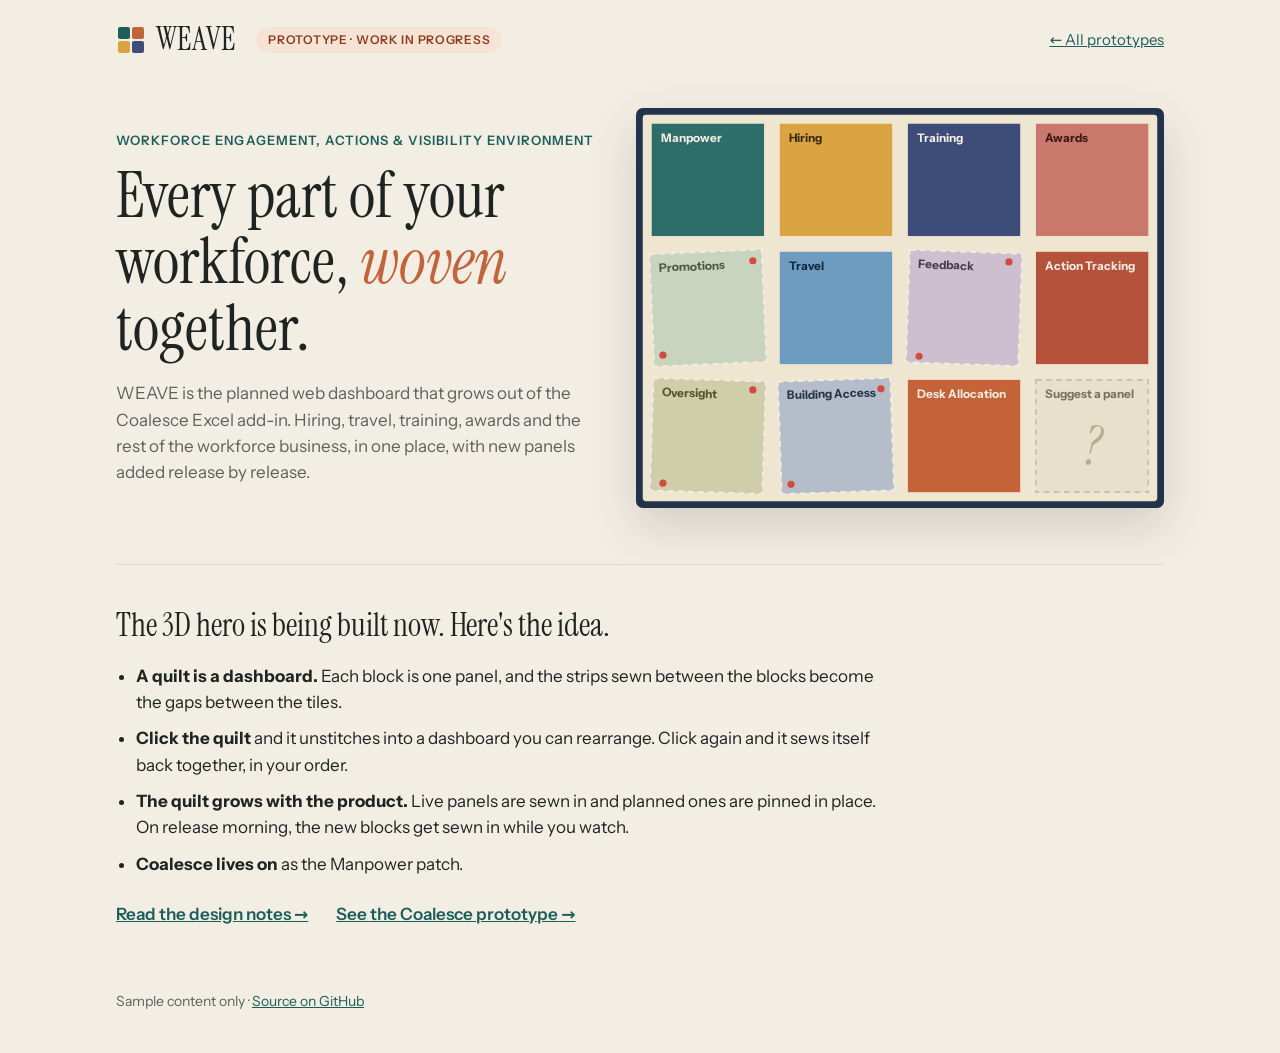
==== weave/public/index.html @ a175392c "feat: front page, WEAVE placeholder and the Pages workflow - site/index.html links both prototypes w" ====
<!doctype html>
<html lang="en">
<head>
  <meta charset="utf-8">
  <meta name="viewport" content="width=device-width, initial-scale=1">
  <title>WEAVE · prototype</title>
  <meta name="description" content="WEAVE, the Workforce Engagement, Actions & Visibility Environment: a work-in-progress prototype of the dashboard's home page.">
  <style>
    @font-face { font-family: "Instrument Sans"; src: url("fonts/InstrumentSans.woff2") format("woff2"); font-weight: 400 700; font-display: swap; }
    @font-face { font-family: "Instrument Serif"; src: url("fonts/InstrumentSerif-Regular.woff2") format("woff2"); font-weight: 400; font-display: swap; }
    @font-face { font-family: "Instrument Serif"; src: url("fonts/InstrumentSerif-Italic.woff2") format("woff2"); font-weight: 400; font-style: italic; font-display: swap; }
    :root { --paper: #F3EEE4; --ink: #1E2422; --muted: #5C625F; --teal: #1D5E5B; --terra: #C4623A; --line: #E0D8C8; color-scheme: light;
            --serif: "Instrument Serif", Georgia, serif; --sans: "Instrument Sans", system-ui, "Segoe UI", sans-serif; }
    * { box-sizing: border-box; }
    html, body { margin: 0; background: var(--paper); color: var(--ink); }
    body { font-family: var(--sans); font-size: 17px; line-height: 1.55; }
    a { color: var(--teal); }
    header, main, footer { max-width: 1080px; margin: 0 auto; padding-inline: 16px; }
    header { display: flex; flex-wrap: wrap; align-items: center; gap: 12px 20px; min-height: 80px; }
    .brand { display: flex; align-items: center; gap: 10px; font-family: var(--serif); font-size: 32px; color: var(--ink); text-decoration: none; letter-spacing: .02em; }
    .pill { font-size: 12px; font-weight: 600; letter-spacing: .06em; text-transform: uppercase; padding: 4px 12px; border-radius: 999px; background: #F6E3D6; color: #8A3E1E; }
    .back { margin-left: auto; font-size: 15px; }
    .hero { display: grid; grid-template-columns: minmax(0, 1fr) minmax(0, 1.1fr); gap: 40px; align-items: center; padding: 28px 0 56px; }
    @media (max-width: 820px) { .hero { grid-template-columns: 1fr; } }
    .eyebrow { margin: 0 0 12px; font-size: 13px; font-weight: 600; letter-spacing: .08em; text-transform: uppercase; color: var(--teal); }
    h1 { font-family: var(--serif); font-weight: 400; font-size: clamp(38px, 5.4vw, 64px); line-height: 1.04; margin: 0 0 18px; }
    h1 em { color: var(--terra); }
    .lede { margin: 0; color: var(--muted); max-width: 52ch; }
    .sketch { width: 100%; height: auto; filter: drop-shadow(0 18px 24px rgba(30, 36, 34, .16)); }
    .idea { border-top: 1px solid var(--line); padding: 36px 0 8px; }
    .idea h2 { font-family: var(--serif); font-weight: 400; font-size: 32px; margin: 0 0 12px; }
    .idea ul { margin: 0; padding-left: 1.2em; max-width: 70ch; }
    .idea li { margin-bottom: 10px; }
    .links { display: flex; flex-wrap: wrap; gap: 12px 28px; margin: 24px 0 56px; font-weight: 600; }
    footer { padding-bottom: 40px; color: var(--muted); font-size: 14px; }
  </style>
</head>
<body>
  <header>
    <a class="brand" href="./" aria-label="WEAVE home">
      <svg width="30" height="30" viewBox="0 0 30 30" aria-hidden="true">
        <rect x="2" y="2" width="12" height="12" rx="2" fill="#1D5E5B"/><rect x="16" y="2" width="12" height="12" rx="2" fill="#C4623A"/>
        <rect x="2" y="16" width="12" height="12" rx="2" fill="#D9A441"/><rect x="16" y="16" width="12" height="12" rx="2" fill="#3E4C7A"/>
      </svg>
      WEAVE
    </a>
    <span class="pill">Prototype · work in progress</span>
    <a class="back" href="../">← All prototypes</a>
  </header>

  <main>
    <section class="hero">
      <div>
        <p class="eyebrow">Workforce Engagement, Actions &amp; Visibility Environment</p>
        <h1>Every part of your workforce, <em>woven</em> together.</h1>
        <p class="lede">WEAVE is the planned web dashboard that grows out of the Coalesce Excel add-in. Hiring, travel, training, awards and the rest of the workforce business, in one place, with new panels added release by release.</p>
      </div>
      <svg class="sketch" viewBox="0 0 470 356" role="img" aria-label="Sketch of the WEAVE quilt: twelve blocks in four columns and three rows. Most are sewn in; four are pinned in place for later releases.">
        <rect x="0" y="0" width="470" height="356" rx="6" fill="#22324A"/>
        <rect x="6" y="6" width="458" height="344" rx="3" fill="#EFE6D2"/>
        <g font-family="Instrument Sans, system-ui, sans-serif" font-size="10.5" font-weight="700">
          <rect x="14" y="14" width="100" height="100" fill="#2E6E6A"/><text x="22" y="30" fill="#F3EEE4">Manpower</text>
          <rect x="128" y="14" width="100" height="100" fill="#D9A441"/><text x="136" y="30" fill="#3A2A0E">Hiring</text>
          <rect x="242" y="14" width="100" height="100" fill="#3E4C7A"/><text x="250" y="30" fill="#F3EEE4">Training</text>
          <rect x="356" y="14" width="100" height="100" fill="#C9786B"/><text x="364" y="30" fill="#3B1712">Awards</text>
          <g transform="rotate(-2.5 64 178)"><rect x="14" y="128" width="100" height="100" fill="#C9D4BE" stroke="#F3EEE4" stroke-width="1.5" stroke-dasharray="5 4"/><text x="22" y="144" fill="#4C5A44">Promotions</text></g>
          <rect x="128" y="128" width="100" height="100" fill="#6E9CC0"/><text x="136" y="144" fill="#13283A">Travel</text>
          <g transform="rotate(2 292 178)"><rect x="242" y="128" width="100" height="100" fill="#CDBFD0" stroke="#F3EEE4" stroke-width="1.5" stroke-dasharray="5 4"/><text x="250" y="144" fill="#4D3A51">Feedback</text></g>
          <rect x="356" y="128" width="100" height="100" fill="#B5523B"/><text x="364" y="144" fill="#F3EEE4">Action Tracking</text>
          <g transform="rotate(1.8 64 292)"><rect x="14" y="242" width="100" height="100" fill="#CFCDAA" stroke="#F3EEE4" stroke-width="1.5" stroke-dasharray="5 4"/><text x="22" y="258" fill="#55532B">Oversight</text></g>
          <g transform="rotate(-2 178 292)"><rect x="128" y="242" width="100" height="100" fill="#B4BDC9" stroke="#F3EEE4" stroke-width="1.5" stroke-dasharray="5 4"/><text x="136" y="258" fill="#26354A">Building Access</text></g>
          <rect x="242" y="242" width="100" height="100" fill="#C4623A"/><text x="250" y="258" fill="#F3EEE4">Desk Allocation</text>
          <rect x="356" y="242" width="100" height="100" fill="#E9E0CB" stroke="#C9BEA6" stroke-width="1.5" stroke-dasharray="5 4"/><text x="364" y="258" fill="#7A7060">Suggest a panel</text>
          <text x="406" y="318" font-family="Instrument Serif, Georgia, serif" font-weight="400" font-style="italic" font-size="48" fill="#B8AC93" text-anchor="middle">?</text>
        </g>
        <g fill="#D24B3E"><circle cx="104" cy="136" r="3.2"/><circle cx="24" cy="220" r="3.2"/><circle cx="332" cy="137" r="3.2"/><circle cx="252" cy="221" r="3.2"/><circle cx="104" cy="251" r="3.2"/><circle cx="24" cy="334" r="3.2"/><circle cx="218" cy="250" r="3.2"/><circle cx="138" cy="335" r="3.2"/></g>
      </svg>
    </section>

    <section class="idea">
      <h2>The 3D hero is being built now. Here's the idea.</h2>
      <ul>
        <li><strong>A quilt is a dashboard.</strong> Each block is one panel, and the strips sewn between the blocks become the gaps between the tiles.</li>
        <li><strong>Click the quilt</strong> and it unstitches into a dashboard you can rearrange. Click again and it sews itself back together, in your order.</li>
        <li><strong>The quilt grows with the product.</strong> Live panels are sewn in and planned ones are pinned in place. On release morning, the new blocks get sewn in while you watch.</li>
        <li><strong>Coalesce lives on</strong> as the Manpower patch.</li>
      </ul>
      <div class="links">
        <a href="https://github.com/mtibbits/weave-prototypes/blob/main/weave/docs/superpowers/specs/2026-10-09-weave-v0-design.md">Read the design notes →</a>
        <a href="../coalesce/">See the Coalesce prototype →</a>
      </div>
    </section>
  </main>

  <footer>Sample content only · <a href="https://github.com/mtibbits/weave-prototypes">Source on GitHub</a></footer>
</body>
</html>
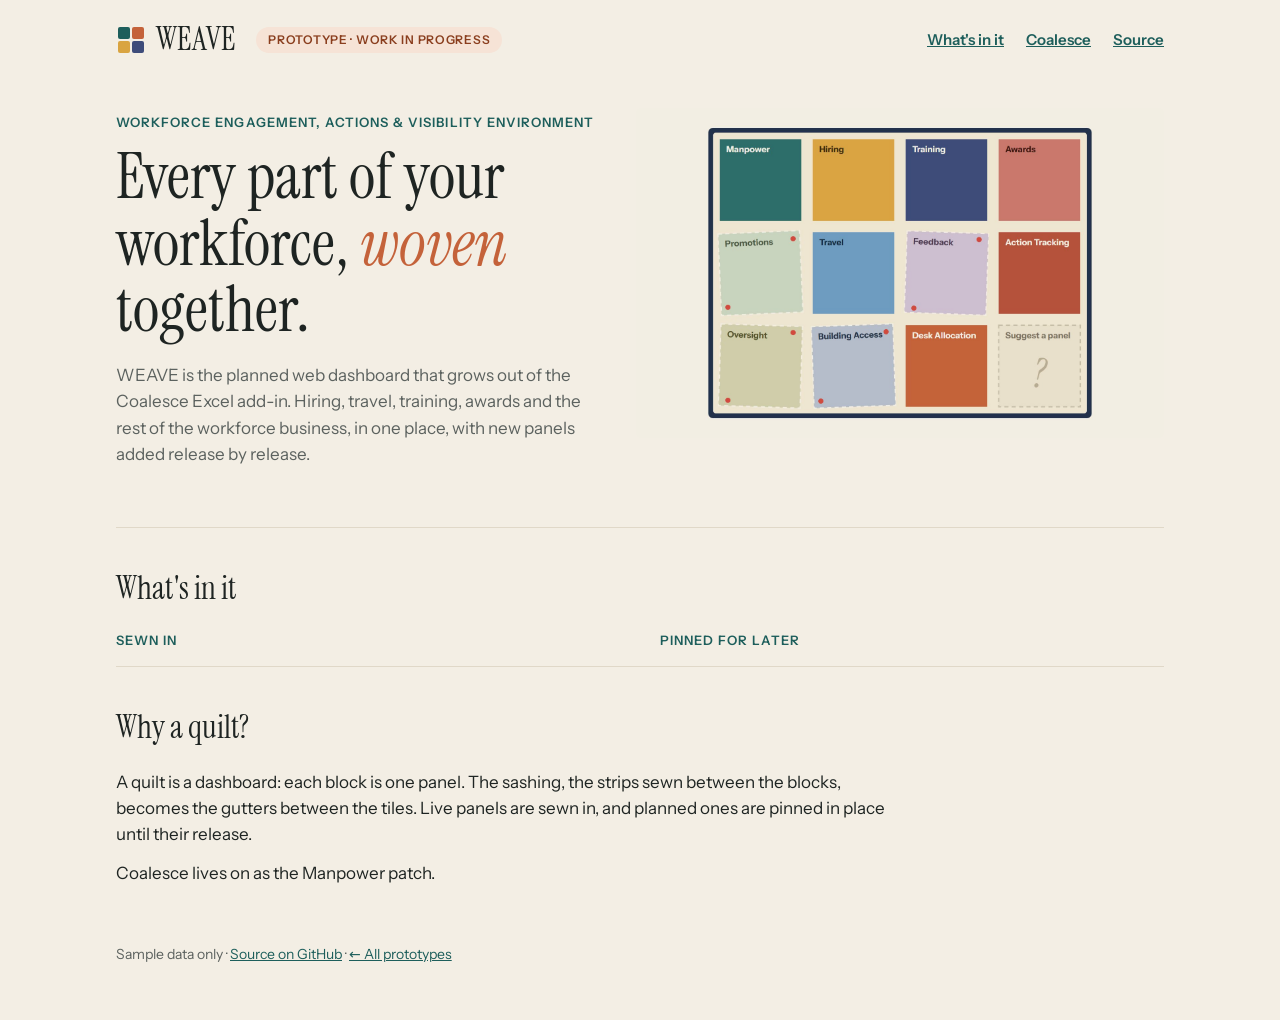
==== commit 6c7b70d4: "feat(weave): page shell, stylesheet and placeholder still Replace the /weave/ placeholder with the r" ====
--- a/weave/public/index.html
+++ b/weave/public/index.html
@@ -5,38 +5,17 @@
   <meta name="viewport" content="width=device-width, initial-scale=1">
   <title>WEAVE · prototype</title>
   <meta name="description" content="WEAVE, the Workforce Engagement, Actions & Visibility Environment: a work-in-progress prototype of the dashboard's home page.">
-  <style>
-    @font-face { font-family: "Instrument Sans"; src: url("fonts/InstrumentSans.woff2") format("woff2"); font-weight: 400 700; font-display: swap; }
-    @font-face { font-family: "Instrument Serif"; src: url("fonts/InstrumentSerif-Regular.woff2") format("woff2"); font-weight: 400; font-display: swap; }
-    @font-face { font-family: "Instrument Serif"; src: url("fonts/InstrumentSerif-Italic.woff2") format("woff2"); font-weight: 400; font-style: italic; font-display: swap; }
-    :root { --paper: #F3EEE4; --ink: #1E2422; --muted: #5C625F; --teal: #1D5E5B; --terra: #C4623A; --line: #E0D8C8; color-scheme: light;
-            --serif: "Instrument Serif", Georgia, serif; --sans: "Instrument Sans", system-ui, "Segoe UI", sans-serif; }
-    * { box-sizing: border-box; }
-    html, body { margin: 0; background: var(--paper); color: var(--ink); }
-    body { font-family: var(--sans); font-size: 17px; line-height: 1.55; }
-    a { color: var(--teal); }
-    header, main, footer { max-width: 1080px; margin: 0 auto; padding-inline: 16px; }
-    header { display: flex; flex-wrap: wrap; align-items: center; gap: 12px 20px; min-height: 80px; }
-    .brand { display: flex; align-items: center; gap: 10px; font-family: var(--serif); font-size: 32px; color: var(--ink); text-decoration: none; letter-spacing: .02em; }
-    .pill { font-size: 12px; font-weight: 600; letter-spacing: .06em; text-transform: uppercase; padding: 4px 12px; border-radius: 999px; background: #F6E3D6; color: #8A3E1E; }
-    .back { margin-left: auto; font-size: 15px; }
-    .hero { display: grid; grid-template-columns: minmax(0, 1fr) minmax(0, 1.1fr); gap: 40px; align-items: center; padding: 28px 0 56px; }
-    @media (max-width: 820px) { .hero { grid-template-columns: 1fr; } }
-    .eyebrow { margin: 0 0 12px; font-size: 13px; font-weight: 600; letter-spacing: .08em; text-transform: uppercase; color: var(--teal); }
-    h1 { font-family: var(--serif); font-weight: 400; font-size: clamp(38px, 5.4vw, 64px); line-height: 1.04; margin: 0 0 18px; }
-    h1 em { color: var(--terra); }
-    .lede { margin: 0; color: var(--muted); max-width: 52ch; }
-    .sketch { width: 100%; height: auto; filter: drop-shadow(0 18px 24px rgba(30, 36, 34, .16)); }
-    .idea { border-top: 1px solid var(--line); padding: 36px 0 8px; }
-    .idea h2 { font-family: var(--serif); font-weight: 400; font-size: 32px; margin: 0 0 12px; }
-    .idea ul { margin: 0; padding-left: 1.2em; max-width: 70ch; }
-    .idea li { margin-bottom: 10px; }
-    .links { display: flex; flex-wrap: wrap; gap: 12px 28px; margin: 24px 0 56px; font-weight: 600; }
-    footer { padding-bottom: 40px; color: var(--muted); font-size: 14px; }
-  </style>
+  <link rel="stylesheet" href="css/weave.css">
+  <script src="panels.js"></script>
+  <script type="importmap">
+    { "imports": { "three": "./vendor/three/build/three.module.min.js" } }
+  </script>
+  <script type="module" src="js/main.js"></script>
 </head>
 <body>
-  <header>
+  <a class="skip-link" href="#main">Skip to content</a>
+
+  <header class="site-header">
     <a class="brand" href="./" aria-label="WEAVE home">
       <svg width="30" height="30" viewBox="0 0 30 30" aria-hidden="true">
         <rect x="2" y="2" width="12" height="12" rx="2" fill="#1D5E5B"/><rect x="16" y="2" width="12" height="12" rx="2" fill="#C4623A"/>
@@ -45,53 +24,54 @@
       WEAVE
     </a>
     <span class="pill">Prototype · work in progress</span>
-    <a class="back" href="../">← All prototypes</a>
+    <nav class="site-nav" aria-label="Main">
+      <a href="#panels">What's in it</a>
+      <a href="../coalesce/">Coalesce</a>
+      <a href="https://github.com/mtibbits/weave-prototypes">Source</a>
+    </nav>
   </header>
 
-  <main>
+  <main id="main">
     <section class="hero">
-      <div>
+      <div class="hero-copy">
         <p class="eyebrow">Workforce Engagement, Actions &amp; Visibility Environment</p>
         <h1>Every part of your workforce, <em>woven</em> together.</h1>
         <p class="lede">WEAVE is the planned web dashboard that grows out of the Coalesce Excel add-in. Hiring, travel, training, awards and the rest of the workforce business, in one place, with new panels added release by release.</p>
       </div>
-      <svg class="sketch" viewBox="0 0 470 356" role="img" aria-label="Sketch of the WEAVE quilt: twelve blocks in four columns and three rows. Most are sewn in; four are pinned in place for later releases.">
-        <rect x="0" y="0" width="470" height="356" rx="6" fill="#22324A"/>
-        <rect x="6" y="6" width="458" height="344" rx="3" fill="#EFE6D2"/>
-        <g font-family="Instrument Sans, system-ui, sans-serif" font-size="10.5" font-weight="700">
-          <rect x="14" y="14" width="100" height="100" fill="#2E6E6A"/><text x="22" y="30" fill="#F3EEE4">Manpower</text>
-          <rect x="128" y="14" width="100" height="100" fill="#D9A441"/><text x="136" y="30" fill="#3A2A0E">Hiring</text>
-          <rect x="242" y="14" width="100" height="100" fill="#3E4C7A"/><text x="250" y="30" fill="#F3EEE4">Training</text>
-          <rect x="356" y="14" width="100" height="100" fill="#C9786B"/><text x="364" y="30" fill="#3B1712">Awards</text>
-          <g transform="rotate(-2.5 64 178)"><rect x="14" y="128" width="100" height="100" fill="#C9D4BE" stroke="#F3EEE4" stroke-width="1.5" stroke-dasharray="5 4"/><text x="22" y="144" fill="#4C5A44">Promotions</text></g>
-          <rect x="128" y="128" width="100" height="100" fill="#6E9CC0"/><text x="136" y="144" fill="#13283A">Travel</text>
-          <g transform="rotate(2 292 178)"><rect x="242" y="128" width="100" height="100" fill="#CDBFD0" stroke="#F3EEE4" stroke-width="1.5" stroke-dasharray="5 4"/><text x="250" y="144" fill="#4D3A51">Feedback</text></g>
-          <rect x="356" y="128" width="100" height="100" fill="#B5523B"/><text x="364" y="144" fill="#F3EEE4">Action Tracking</text>
-          <g transform="rotate(1.8 64 292)"><rect x="14" y="242" width="100" height="100" fill="#CFCDAA" stroke="#F3EEE4" stroke-width="1.5" stroke-dasharray="5 4"/><text x="22" y="258" fill="#55532B">Oversight</text></g>
-          <g transform="rotate(-2 178 292)"><rect x="128" y="242" width="100" height="100" fill="#B4BDC9" stroke="#F3EEE4" stroke-width="1.5" stroke-dasharray="5 4"/><text x="136" y="258" fill="#26354A">Building Access</text></g>
-          <rect x="242" y="242" width="100" height="100" fill="#C4623A"/><text x="250" y="258" fill="#F3EEE4">Desk Allocation</text>
-          <rect x="356" y="242" width="100" height="100" fill="#E9E0CB" stroke="#C9BEA6" stroke-width="1.5" stroke-dasharray="5 4"/><text x="364" y="258" fill="#7A7060">Suggest a panel</text>
-          <text x="406" y="318" font-family="Instrument Serif, Georgia, serif" font-weight="400" font-style="italic" font-size="48" fill="#B8AC93" text-anchor="middle">?</text>
-        </g>
-        <g fill="#D24B3E"><circle cx="104" cy="136" r="3.2"/><circle cx="24" cy="220" r="3.2"/><circle cx="332" cy="137" r="3.2"/><circle cx="252" cy="221" r="3.2"/><circle cx="104" cy="251" r="3.2"/><circle cx="24" cy="334" r="3.2"/><circle cx="218" cy="250" r="3.2"/><circle cx="138" cy="335" r="3.2"/></g>
-      </svg>
+      <div class="hero-figure">
+        <div class="hero-stage" data-hero role="img" aria-label="A quilt of twelve blocks, one for each WEAVE dashboard panel: some sewn in, others pinned in place for later releases.">
+          <img class="hero-still" src="assets/weave-still.jpg" width="1600" height="1000" alt="" fetchpriority="high">
+        </div>
+        <div class="hero-controls" data-controls hidden></div>
+        <p class="hero-hint" data-hint aria-live="polite"></p>
+      </div>
     </section>
 
-    <section class="idea">
-      <h2>The 3D hero is being built now. Here's the idea.</h2>
-      <ul>
-        <li><strong>A quilt is a dashboard.</strong> Each block is one panel, and the strips sewn between the blocks become the gaps between the tiles.</li>
-        <li><strong>Click the quilt</strong> and it unstitches into a dashboard you can rearrange. Click again and it sews itself back together, in your order.</li>
-        <li><strong>The quilt grows with the product.</strong> Live panels are sewn in and planned ones are pinned in place. On release morning, the new blocks get sewn in while you watch.</li>
-        <li><strong>Coalesce lives on</strong> as the Manpower patch.</li>
-      </ul>
-      <div class="links">
-        <a href="https://github.com/mtibbits/weave-prototypes/blob/main/weave/docs/superpowers/specs/2026-10-09-weave-v0-design.md">Read the design notes →</a>
-        <a href="../coalesce/">See the Coalesce prototype →</a>
+    <section id="panels" class="panels" aria-labelledby="panels-title">
+      <h2 id="panels-title">What's in it</h2>
+      <p class="panels-status" data-panels-status hidden></p>
+      <div class="panel-groups">
+        <div class="panel-group" data-group="live">
+          <h3>Sewn in</h3>
+          <ul class="panel-list" data-list="live"></ul>
+        </div>
+        <div class="panel-group" data-group="planned">
+          <h3>Pinned for later</h3>
+          <ul class="panel-list" data-list="planned"></ul>
+        </div>
       </div>
+      <p class="suggest" data-suggest hidden></p>
+    </section>
+
+    <section class="why">
+      <h2>Why a quilt?</h2>
+      <p>A quilt is a dashboard: each block is one panel. The sashing, the strips sewn between the blocks, becomes the gutters between the tiles. Live panels are sewn in, and planned ones are pinned in place until their release.</p>
+      <p>Coalesce lives on as the Manpower patch.</p>
     </section>
   </main>
 
-  <footer>Sample content only · <a href="https://github.com/mtibbits/weave-prototypes">Source on GitHub</a></footer>
+  <footer class="site-footer">
+    <p>Sample data only · <a href="https://github.com/mtibbits/weave-prototypes">Source on GitHub</a> · <a href="../">← All prototypes</a></p>
+  </footer>
 </body>
 </html>
--- a/weave/public/css/weave.css
+++ b/weave/public/css/weave.css
@@ -0,0 +1,59 @@
+@font-face { font-family: "Instrument Sans"; src: url("../fonts/InstrumentSans.woff2") format("woff2"); font-weight: 400 700; font-display: swap; }
+@font-face { font-family: "Instrument Serif"; src: url("../fonts/InstrumentSerif-Regular.woff2") format("woff2"); font-weight: 400; font-display: swap; }
+@font-face { font-family: "Instrument Serif"; src: url("../fonts/InstrumentSerif-Italic.woff2") format("woff2"); font-weight: 400; font-style: italic; font-display: swap; }
+
+/* Terracotta on linen measures 3.52:1, so it is for large text only (the h1's em). */
+:root {
+  --paper: #F3EEE4; --ink: #1E2422; --muted: #5C625F; --teal: #1D5E5B; --terra: #C4623A; --line: #E0D8C8;
+  --serif: "Instrument Serif", Georgia, serif; --sans: "Instrument Sans", system-ui, "Segoe UI", sans-serif;
+  color-scheme: light;
+}
+
+* { box-sizing: border-box; }
+[hidden] { display: none !important; }
+html, body { margin: 0; background: var(--paper); color: var(--ink); }
+body { font-family: var(--sans); font-size: 17px; line-height: 1.55; }
+a { color: var(--teal); }
+:focus-visible { outline: 3px solid var(--terra); outline-offset: 3px; }
+
+.skip-link { position: absolute; left: 12px; top: -64px; z-index: 30; padding: 10px 16px; border-radius: 8px; background: var(--ink); color: var(--paper); }
+.skip-link:focus { top: 12px; color: var(--paper); }
+
+.site-header, main, .site-footer { max-width: 1080px; margin: 0 auto; padding-inline: 16px; }
+
+.site-header { display: flex; flex-wrap: wrap; align-items: center; gap: 12px 20px; min-height: 80px; padding-block: 12px; }
+.brand { display: flex; align-items: center; gap: 10px; font-family: var(--serif); font-size: 32px; color: var(--ink); text-decoration: none; letter-spacing: .02em; }
+.pill { font-size: 12px; font-weight: 600; letter-spacing: .06em; text-transform: uppercase; padding: 4px 12px; border-radius: 999px; background: #F6E3D6; color: #8A3E1E; }
+.site-nav { display: flex; flex-wrap: wrap; gap: 8px 22px; margin-left: auto; font-size: 15px; font-weight: 600; }
+
+.hero { display: grid; grid-template-columns: minmax(0, 1fr) minmax(0, 1.1fr); gap: 40px; align-items: center; padding: 28px 0 56px; }
+.hero > * { min-width: 0; }
+@media (max-width: 820px) { .hero { grid-template-columns: minmax(0, 1fr); } }
+.eyebrow { margin: 0 0 12px; font-size: 13px; font-weight: 600; letter-spacing: .08em; text-transform: uppercase; color: var(--teal); }
+h1 { font-family: var(--serif); font-weight: 400; font-size: clamp(38px, 5.4vw, 64px); line-height: 1.04; margin: 0 0 18px; }
+h1 em { color: var(--terra); }
+.lede { margin: 0; color: var(--muted); max-width: 52ch; }
+
+.hero-stage { position: relative; width: 100%; aspect-ratio: 1600 / 1000; border-radius: 6px; overflow: hidden; }
+.hero-still { width: 100%; height: 100%; object-fit: cover; display: block; }
+.hero-controls { display: flex; gap: 12px; margin-top: 12px; }
+.hero-hint { min-height: 1.55em; margin: 10px 0 0; font-size: 15px; color: var(--muted); }
+
+.panels, .why { border-top: 1px solid var(--line); padding: 36px 0 8px; }
+.panels h2, .why h2 { font-family: var(--serif); font-weight: 400; font-size: 32px; margin: 0 0 16px; }
+.panels-status { margin: 0 0 16px; font-weight: 600; }
+.panel-groups { display: grid; grid-template-columns: repeat(2, minmax(0, 1fr)); gap: 24px 40px; }
+@media (max-width: 820px) { .panel-groups { grid-template-columns: minmax(0, 1fr); } }
+.panel-group { min-width: 0; }
+.panel-group h3 { margin: 0 0 8px; font-size: 13px; font-weight: 600; letter-spacing: .08em; text-transform: uppercase; color: var(--teal); }
+.panel-list { list-style: none; margin: 0; padding: 0; }
+.panel { padding: 12px 0; border-bottom: 1px solid var(--line); }
+.panel-name { display: block; font-family: var(--serif); font-size: 24px; line-height: 1.2; overflow-wrap: anywhere; }
+.panel-figure { display: block; font-weight: 600; color: var(--teal); overflow-wrap: anywhere; }
+.panel-blurb { margin: 4px 0 0; color: var(--muted); overflow-wrap: anywhere; }
+.panel-none { padding: 12px 0; color: var(--muted); }
+.suggest { margin: 24px 0 0; font-weight: 600; overflow-wrap: anywhere; }
+
+.why p { max-width: 70ch; margin: 0 0 12px; }
+
+.site-footer { padding-block: 24px 40px; color: var(--muted); font-size: 14px; }
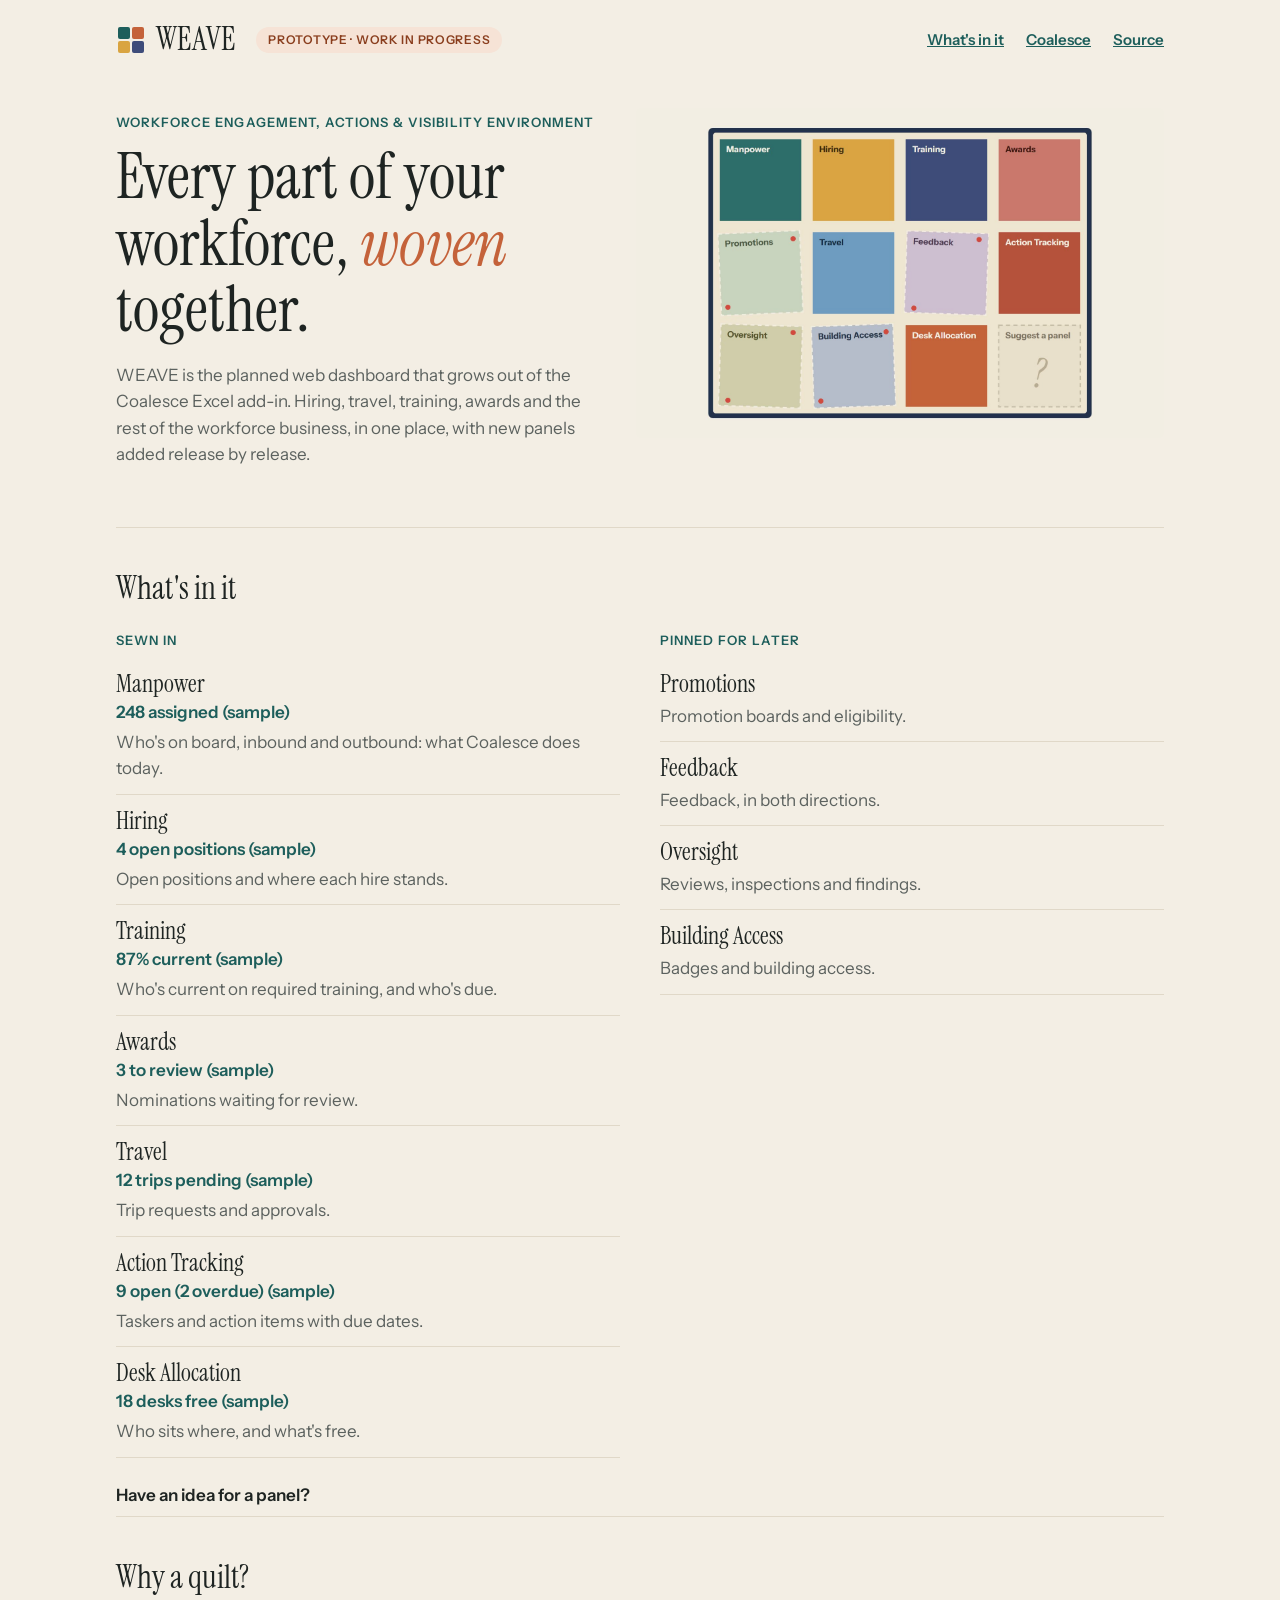
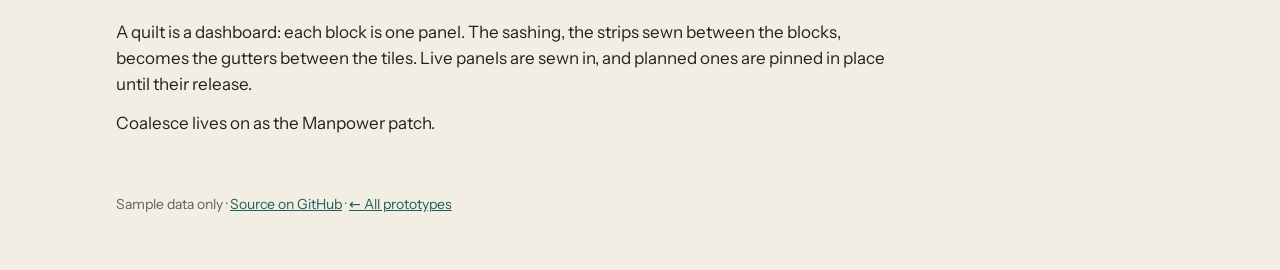
==== commit 56143547: "feat(weave): the quilt goes live on desktop (#7) main.js ports Coalesce's startLive: dynamic imports" ====
--- a/weave/public/index.html
+++ b/weave/public/index.html
@@ -42,7 +42,9 @@
         <div class="hero-stage" data-hero role="img" aria-label="A quilt of twelve blocks, one for each WEAVE dashboard panel: some sewn in, others pinned in place for later releases.">
           <img class="hero-still" src="assets/weave-still.jpg" width="1600" height="1000" alt="" fetchpriority="high">
         </div>
-        <div class="hero-controls" data-controls hidden></div>
+        <div class="hero-controls" data-controls hidden>
+          <button class="hero-pause" type="button" data-pause aria-pressed="false" hidden>Pause motion</button>
+        </div>
         <p class="hero-hint" data-hint aria-live="polite"></p>
       </div>
     </section>
--- a/weave/public/css/weave.css
+++ b/weave/public/css/weave.css
@@ -37,6 +37,11 @@
 .hero-stage { position: relative; width: 100%; aspect-ratio: 1600 / 1000; border-radius: 6px; overflow: hidden; }
 .hero-still { width: 100%; height: 100%; object-fit: cover; display: block; }
 .hero-controls { display: flex; gap: 12px; margin-top: 12px; }
+.hero-stage > .hero-still, .hero-stage > canvas { position: absolute; inset: 0; display: block; width: 100%; height: 100%; }
+.hero-stage > .hero-still { transition: opacity 0.6s ease; }
+.hero-stage.is-live > .hero-still { opacity: 0; }
+.hero-pause { min-height: 44px; padding: 0 20px; border: 1px solid var(--line); border-radius: 999px; background: #FFFDF8; color: var(--ink); font: 600 15px/1 var(--sans); cursor: pointer; }
+.hero-pause:hover { border-color: var(--teal); }
 .hero-hint { min-height: 1.55em; margin: 10px 0 0; font-size: 15px; color: var(--muted); }
 
 .panels, .why { border-top: 1px solid var(--line); padding: 36px 0 8px; }
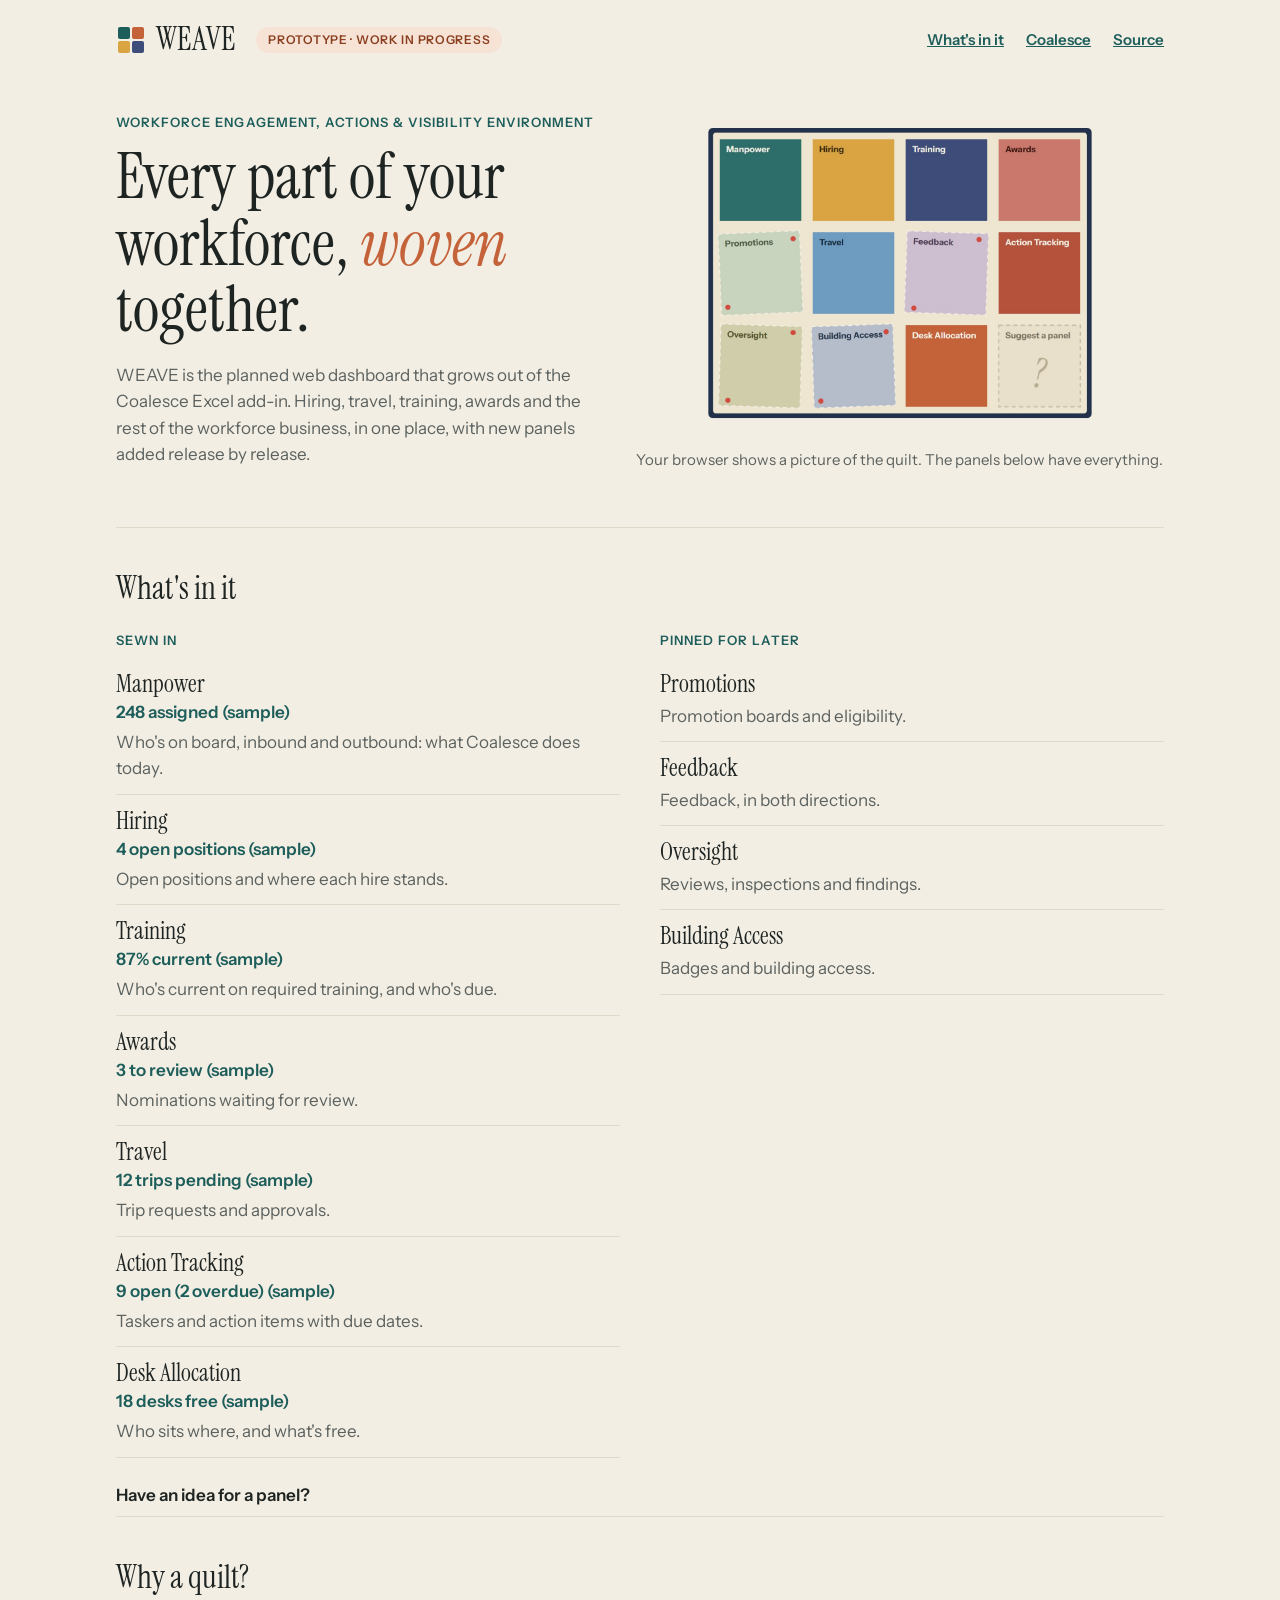
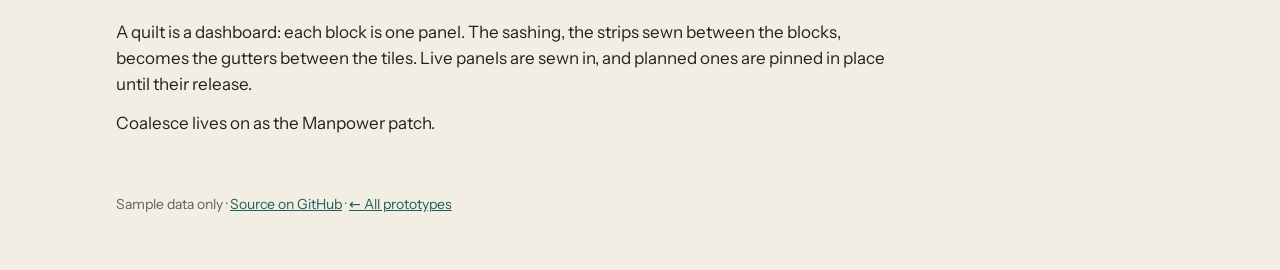
==== commit 97bad0fd: "feat(weave): the toggle, its labels, the live hint and data-mode's writer (#8) The Unstitch / Sew it" ====
--- a/weave/public/index.html
+++ b/weave/public/index.html
@@ -43,6 +43,7 @@
           <img class="hero-still" src="assets/weave-still.jpg" width="1600" height="1000" alt="" fetchpriority="high">
         </div>
         <div class="hero-controls" data-controls hidden>
+          <button class="hero-toggle" type="button" data-toggle hidden>Unstitch</button>
           <button class="hero-pause" type="button" data-pause aria-pressed="false" hidden>Pause motion</button>
         </div>
         <p class="hero-hint" data-hint aria-live="polite"></p>
--- a/weave/public/css/weave.css
+++ b/weave/public/css/weave.css
@@ -40,8 +40,14 @@
 .hero-stage > .hero-still, .hero-stage > canvas { position: absolute; inset: 0; display: block; width: 100%; height: 100%; }
 .hero-stage > .hero-still { transition: opacity 0.6s ease; }
 .hero-stage.is-live > .hero-still { opacity: 0; }
-.hero-pause { min-height: 44px; padding: 0 20px; border: 1px solid var(--line); border-radius: 999px; background: #FFFDF8; color: var(--ink); font: 600 15px/1 var(--sans); cursor: pointer; }
-.hero-pause:hover { border-color: var(--teal); }
+.hero-pause, .hero-toggle { min-height: 44px; padding: 0 20px; border: 1px solid var(--line); border-radius: 999px; background: #FFFDF8; color: var(--ink); font: 600 15px/1 var(--sans); cursor: pointer; }
+.hero-pause:hover, .hero-toggle:hover { border-color: var(--teal); }
+/* ?frame=still (D19): the stage alone, filling the viewport, for the captured still; anything later stays hidden
+   without being named. */
+html[data-frame="still"], html[data-frame="still"] body { overflow: hidden; }
+html[data-frame="still"] body * { visibility: hidden; }
+html[data-frame="still"] .hero-stage, html[data-frame="still"] .hero-stage > canvas, html[data-frame="still"] .hero-stage > .hero-still { visibility: visible; }
+html[data-frame="still"] .hero-stage { position: fixed; inset: 0; width: 100vw; height: 100vh; aspect-ratio: auto; border-radius: 0; z-index: 100; }
 .hero-hint { min-height: 1.55em; margin: 10px 0 0; font-size: 15px; color: var(--muted); }
 
 .panels, .why { border-top: 1px solid var(--line); padding: 36px 0 8px; }
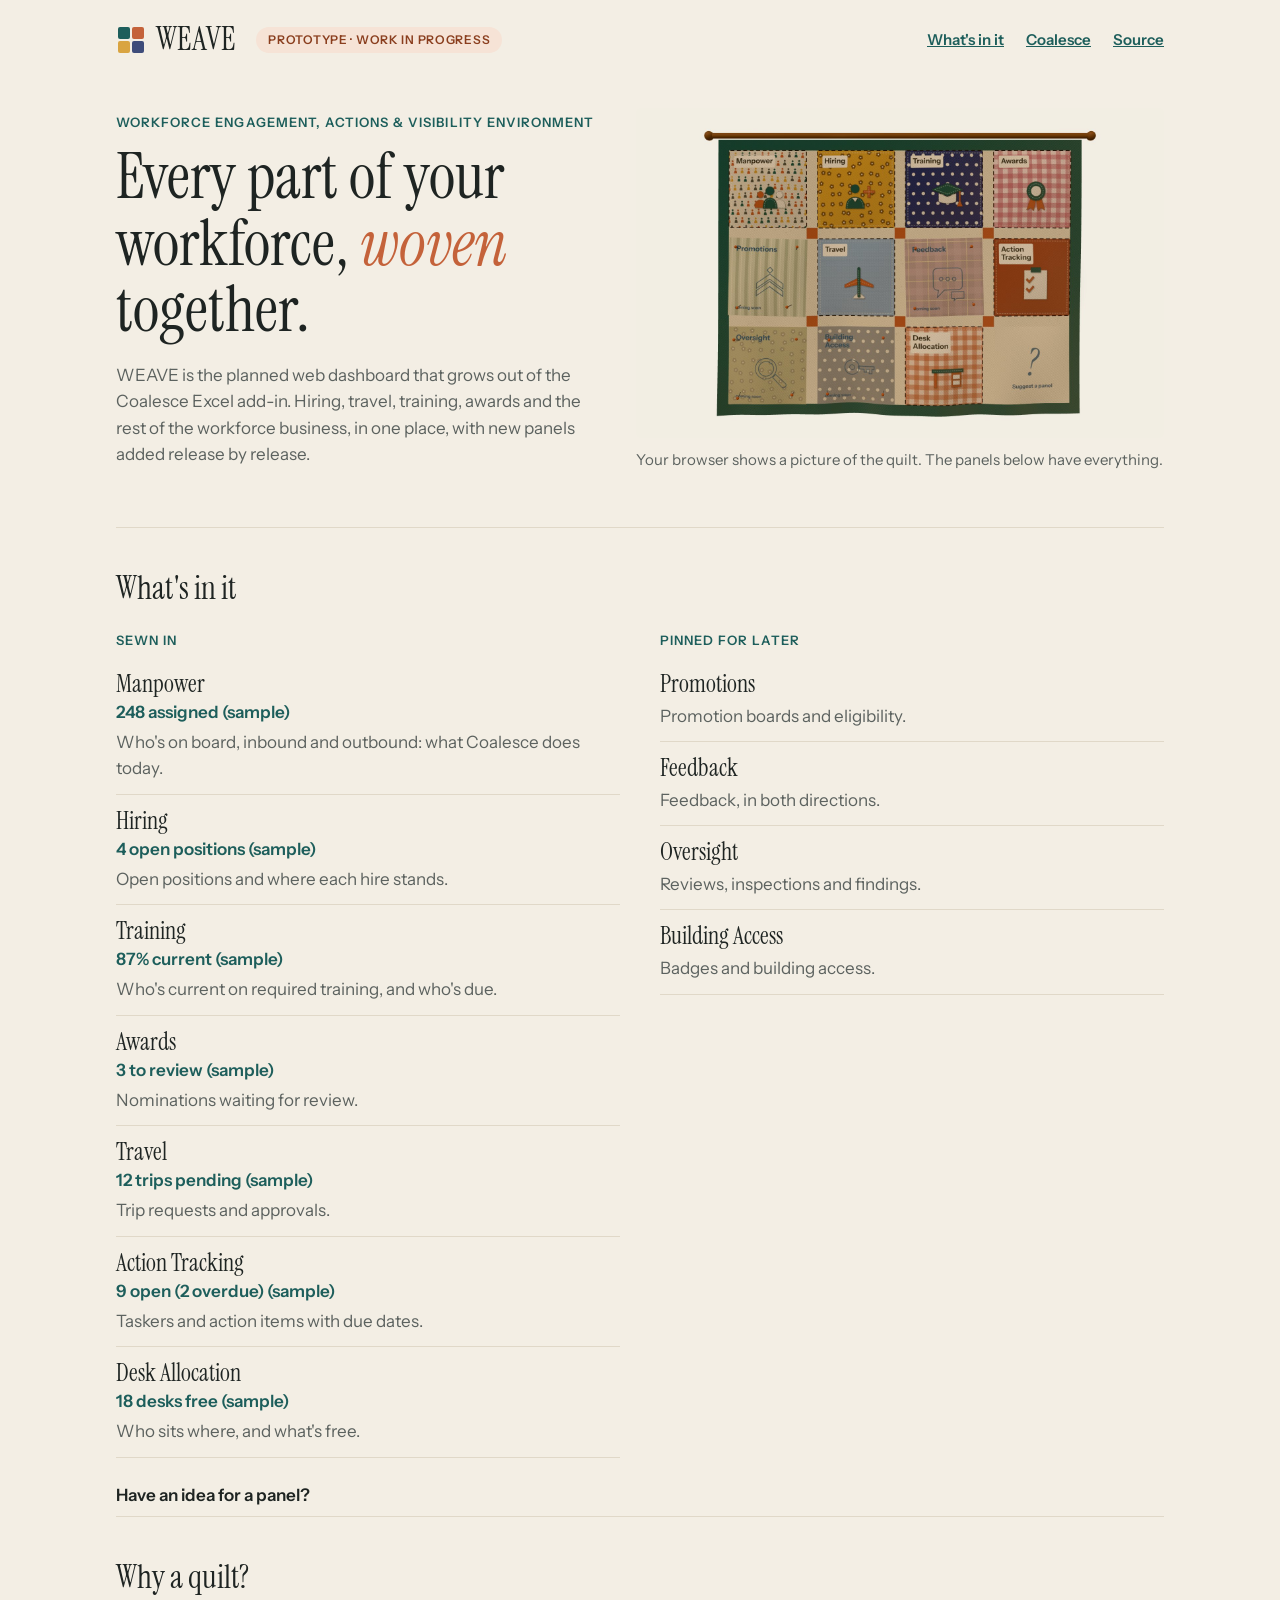
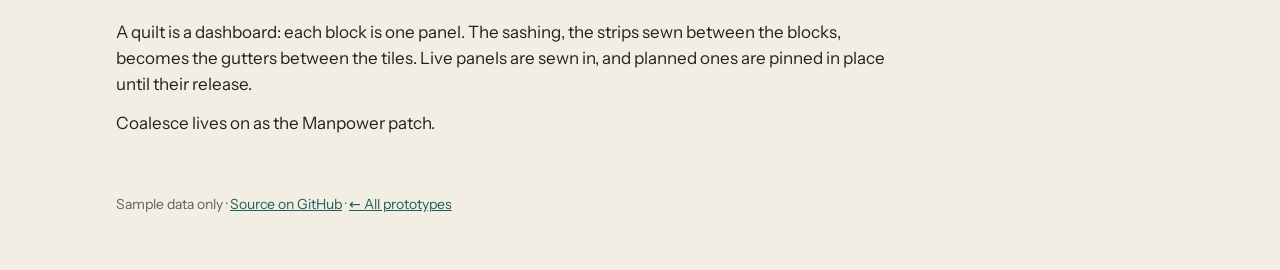
==== commit 3780a5c3: "Add the card's live region and styles index.html gains an empty polite live region, data-whatsnew, a" ====
--- a/weave/public/index.html
+++ b/weave/public/index.html
@@ -35,7 +35,7 @@
     <section class="hero">
       <div class="hero-copy">
         <p class="eyebrow">Workforce Engagement, Actions &amp; Visibility Environment</p>
-        <h1>Every part of your workforce, <em>woven</em> together.</h1>
+        <h1 tabindex="-1">Every part of your workforce, <em>woven</em> together.</h1>
         <p class="lede">WEAVE is the planned web dashboard that grows out of the Coalesce Excel add-in. Hiring, travel, training, awards and the rest of the workforce business, in one place, with new panels added release by release.</p>
       </div>
       <div class="hero-figure">
@@ -47,6 +47,7 @@
           <button class="hero-pause" type="button" data-pause aria-pressed="false" hidden>Pause motion</button>
         </div>
         <p class="hero-hint" data-hint aria-live="polite"></p>
+        <div class="whatsnew" data-whatsnew aria-live="polite"></div>
       </div>
     </section>
 
--- a/weave/public/css/weave.css
+++ b/weave/public/css/weave.css
@@ -42,13 +42,35 @@
 .hero-stage.is-live > .hero-still { opacity: 0; }
 .hero-pause, .hero-toggle { min-height: 44px; padding: 0 20px; border: 1px solid var(--line); border-radius: 999px; background: #FFFDF8; color: var(--ink); font: 600 15px/1 var(--sans); cursor: pointer; }
 .hero-pause:hover, .hero-toggle:hover { border-color: var(--teal); }
+/* Wide enough for "Sew it back", so the label change never moves Pause beside it. */
+.hero-toggle { min-width: 8.5em; }
 /* ?frame=still (D19): the stage alone, filling the viewport, for the captured still; anything later stays hidden
    without being named. */
 html[data-frame="still"], html[data-frame="still"] body { overflow: hidden; }
 html[data-frame="still"] body * { visibility: hidden; }
 html[data-frame="still"] .hero-stage, html[data-frame="still"] .hero-stage > canvas, html[data-frame="still"] .hero-stage > .hero-still { visibility: visible; }
 html[data-frame="still"] .hero-stage { position: fixed; inset: 0; width: 100vw; height: 100vh; aspect-ratio: auto; border-radius: 0; z-index: 100; }
+/* #10's hover tooltip: opaque, never a pointer target, no fade; it sets no display, so [hidden] still hides it. */
+.hero-tip { position: absolute; z-index: 2; pointer-events: none; max-width: 18em; padding: 6px 10px; border: 1px solid var(--line); border-radius: 6px; background: #FFFDF8; color: var(--ink); font-size: 14px; line-height: 1.35; box-shadow: 0 2px 8px rgba(30, 36, 34, .12); }
+.hero-tip-name { display: block; font-weight: 600; overflow-wrap: anywhere; }
+.hero-tip-status { display: block; color: var(--muted); }
 .hero-hint { min-height: 1.55em; margin: 10px 0 0; font-size: 15px; color: var(--muted); }
+/* Live only: room for the longest live hint (#9's quilt hint: two lines, three on a narrow window), so the hint
+   changing on unstitch never moves the page under it. The still hint never changes, so the still path keeps 1.55em. */
+.hero-stage[data-hero-state="live"] ~ .hero-hint { min-height: 3.1em; }
+@media (max-width: 440px) { .hero-stage[data-hero-state="live"] ~ .hero-hint { min-height: 4.65em; } }
+/* #15's what's-new card, below the hint in the figure column, so it never covers the canvas or the controls. The
+   region has no box of its own (an empty block, never display: contents, which can drop it from the accessibility
+   tree), so it takes no space while empty. Every colour is opaque and nothing fades, on either path. */
+.whatsnew { margin: 0; padding: 0; border: 0; }
+.whatsnew-card { margin-top: 16px; padding: 16px 20px; border: 1px solid var(--line); border-radius: 6px; background: #FFFDF8; color: var(--ink); }
+.whatsnew-heading { margin: 0 0 8px; font: 600 18px/1.3 var(--sans); }
+.whatsnew-version { margin: 8px 0 2px; font: 600 13px/1.4 var(--sans); letter-spacing: .08em; color: var(--teal); }
+.whatsnew-list { margin: 0 0 12px; padding-left: 20px; }
+.whatsnew-name { font-size: 16px; font-weight: 400; overflow-wrap: anywhere; }
+/* Its own rule: the border is ink, well over 3:1 against the card, where the controls' --line border is not. */
+.whatsnew-close { min-height: 44px; padding: 0 20px; border: 1px solid var(--ink); border-radius: 999px; background: #FFFDF8; color: var(--ink); font: 600 15px/1 var(--sans); cursor: pointer; }
+.whatsnew-close:hover { border-color: var(--teal); }
 
 .panels, .why { border-top: 1px solid var(--line); padding: 36px 0 8px; }
 .panels h2, .why h2 { font-family: var(--serif); font-weight: 400; font-size: 32px; margin: 0 0 16px; }
@@ -60,6 +82,9 @@
 .panel-list { list-style: none; margin: 0; padding: 0; }
 .panel { padding: 12px 0; border-bottom: 1px solid var(--line); }
 .panel-name { display: block; font-family: var(--serif); font-size: 24px; line-height: 1.2; overflow-wrap: anywhere; }
+/* #14: a tagged panel's name runs inline, so the "New" badge sits beside it. Both colours are opaque (about 7.3:1). */
+.panel.is-new > .panel-name { display: inline; }
+.panel-new { display: inline-block; margin-left: 10px; padding: 2px 8px; border-radius: 999px; background: var(--teal); color: #FFFDF8; font: 600 13px/1.4 var(--sans); letter-spacing: .04em; vertical-align: 5px; white-space: nowrap; }
 .panel-figure { display: block; font-weight: 600; color: var(--teal); overflow-wrap: anywhere; }
 .panel-blurb { margin: 4px 0 0; color: var(--muted); overflow-wrap: anywhere; }
 .panel-none { padding: 12px 0; color: var(--muted); }
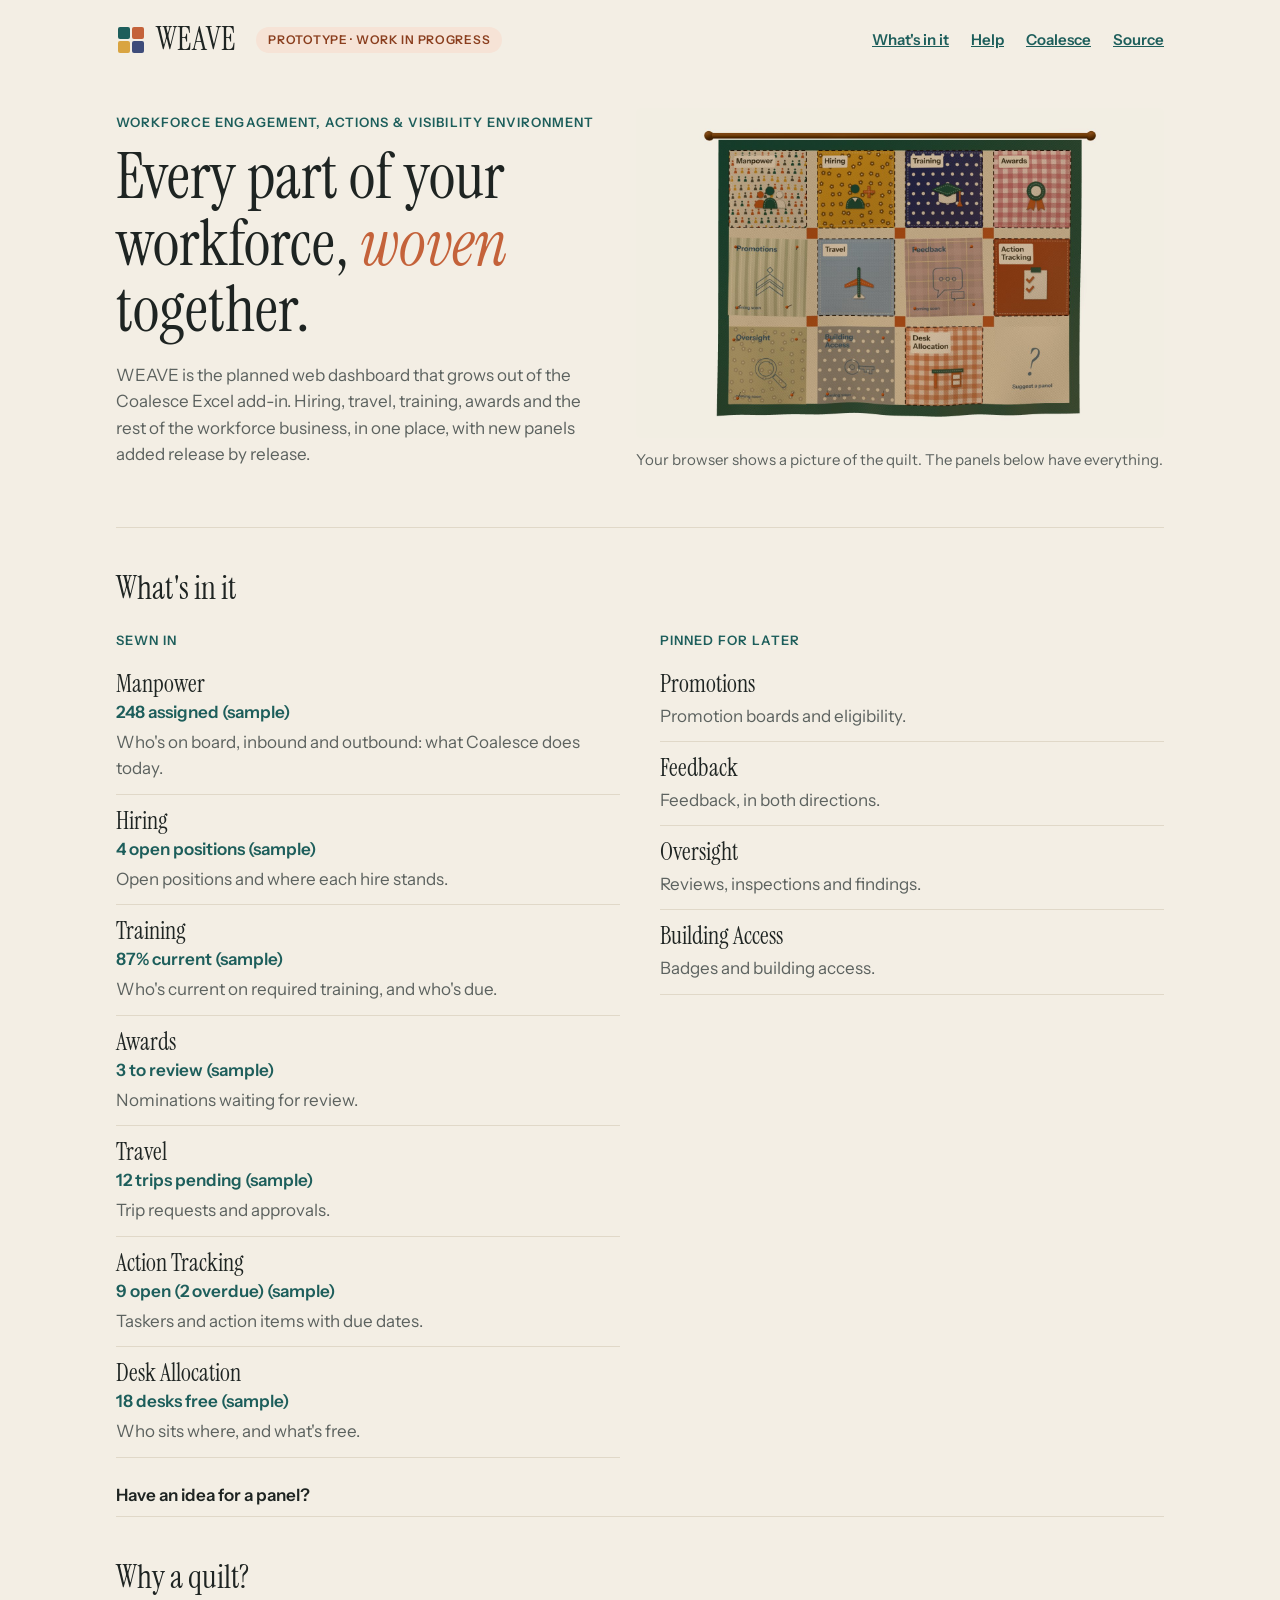
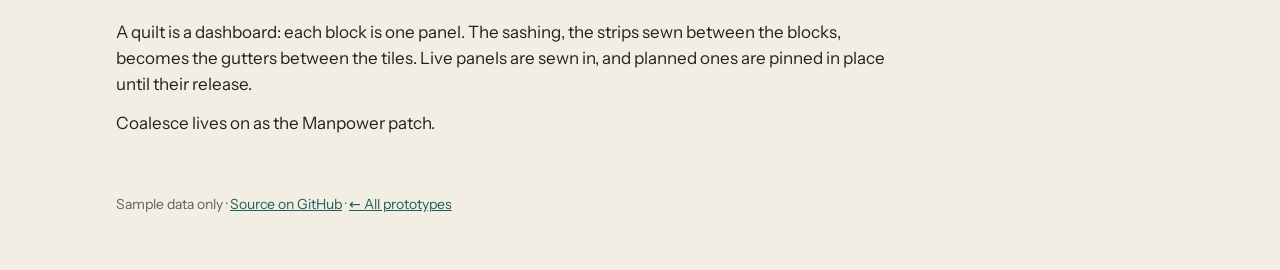
==== commit acd8d975: "Add Help to the home page's nav Both pages now share one nav: What's in it, Help, Coalesce and Sourc" ====
--- a/weave/public/index.html
+++ b/weave/public/index.html
@@ -26,6 +26,7 @@
     <span class="pill">Prototype · work in progress</span>
     <nav class="site-nav" aria-label="Main">
       <a href="#panels">What's in it</a>
+      <a href="help/">Help</a>
       <a href="../coalesce/">Coalesce</a>
       <a href="https://github.com/mtibbits/weave-prototypes">Source</a>
     </nav>
@@ -47,8 +48,8 @@
           <button class="hero-pause" type="button" data-pause aria-pressed="false" hidden>Pause motion</button>
         </div>
         <p class="hero-hint" data-hint aria-live="polite"></p>
-        <div class="whatsnew" data-whatsnew aria-live="polite"></div>
       </div>
+      <div class="whatsnew" data-whatsnew aria-live="polite"></div>
     </section>
 
     <section id="panels" class="panels" aria-labelledby="panels-title">
--- a/weave/public/css/weave.css
+++ b/weave/public/css/weave.css
@@ -26,9 +26,11 @@
 .pill { font-size: 12px; font-weight: 600; letter-spacing: .06em; text-transform: uppercase; padding: 4px 12px; border-radius: 999px; background: #F6E3D6; color: #8A3E1E; }
 .site-nav { display: flex; flex-wrap: wrap; gap: 8px 22px; margin-left: auto; font-size: 15px; font-weight: 600; }
 
-.hero { display: grid; grid-template-columns: minmax(0, 1fr) minmax(0, 1.1fr); gap: 40px; align-items: center; padding: 28px 0 56px; }
+.hero { display: grid; grid-template-columns: minmax(0, 1fr) minmax(0, 1.1fr); gap: 0 40px; align-items: center; padding: 28px 0 56px; }
 .hero > * { min-width: 0; }
-@media (max-width: 820px) { .hero { grid-template-columns: minmax(0, 1fr); } }
+/* One column: the figure's margin is the gap below the copy (the rows have none, so the empty card region adds no
+   space). */
+@media (max-width: 820px) { .hero { grid-template-columns: minmax(0, 1fr); } .hero-figure { margin-top: 40px; } }
 .eyebrow { margin: 0 0 12px; font-size: 13px; font-weight: 600; letter-spacing: .08em; text-transform: uppercase; color: var(--teal); }
 h1 { font-family: var(--serif); font-weight: 400; font-size: clamp(38px, 5.4vw, 64px); line-height: 1.04; margin: 0 0 18px; }
 h1 em { color: var(--terra); }
@@ -59,10 +61,13 @@
    changing on unstitch never moves the page under it. The still hint never changes, so the still path keeps 1.55em. */
 .hero-stage[data-hero-state="live"] ~ .hero-hint { min-height: 3.1em; }
 @media (max-width: 440px) { .hero-stage[data-hero-state="live"] ~ .hero-hint { min-height: 4.65em; } }
-/* #15's what's-new card, below the hint in the figure column, so it never covers the canvas or the controls. The
-   region has no box of its own (an empty block, never display: contents, which can drop it from the accessibility
-   tree), so it takes no space while empty. Every colour is opaque and nothing fades, on either path. */
-.whatsnew { margin: 0; padding: 0; border: 0; }
+/* #15's what's-new card, below the hint, so it never covers the canvas or the controls. Its region is the hero's own
+   row under the figure, never inside the figure: the hero centres its first row, so a card that grew that row would
+   move the headline as it shows and as it closes. The region has no box of its own (an empty block, never display:
+   contents, which can drop it from the accessibility tree), so it takes no space while empty. Every colour is opaque
+   and nothing fades, on either path. */
+.whatsnew { grid-column: 2; }
+@media (max-width: 820px) { .whatsnew { grid-column: auto; } }
 .whatsnew-card { margin-top: 16px; padding: 16px 20px; border: 1px solid var(--line); border-radius: 6px; background: #FFFDF8; color: var(--ink); }
 .whatsnew-heading { margin: 0 0 8px; font: 600 18px/1.3 var(--sans); }
 .whatsnew-version { margin: 8px 0 2px; font: 600 13px/1.4 var(--sans); letter-spacing: .08em; color: var(--teal); }
@@ -92,4 +97,20 @@
 
 .why p { max-width: 70ch; margin: 0 0 12px; }
 
+/* Help cards (#17), ported from coalesce/public/css/site.css; #FFFDF8 is WEAVE's card surface. */
+.help-ways { border-top: 1px solid var(--line); padding: 36px 0 8px; }
+.help-ways h2 { font-family: var(--serif); font-weight: 400; font-size: 32px; margin: 0 0 16px; }
+.cards { display: grid; grid-template-columns: repeat(auto-fit, minmax(260px, 1fr)); gap: 20px; }
+.card { display: flex; flex-direction: column; gap: 12px; min-height: 220px; padding: 28px; border: 1px solid var(--line); border-radius: 14px; background: #FFFDF8; color: var(--ink); text-decoration: none; }
+.card:hover { border-color: var(--teal); color: var(--ink); }
+.card .icon { width: 30px; height: 30px; color: var(--teal); }
+.card-title { font-size: 20px; font-weight: 600; }
+.card-text { flex: 1; font-size: 15px; color: var(--muted); }
+.card-cta { display: inline-flex; align-items: center; gap: 6px; font-size: 15px; font-weight: 600; color: var(--teal); }
+.card-cta svg { width: 16px; height: 16px; }
+.is-missing { cursor: default; }
+a.is-missing, a.is-missing:hover { color: var(--muted); text-decoration: none; }
+.card.is-missing:hover { border-color: var(--line); }
+.card.is-missing .card-cta { color: var(--muted); }
+
 .site-footer { padding-block: 24px 40px; color: var(--muted); font-size: 14px; }
